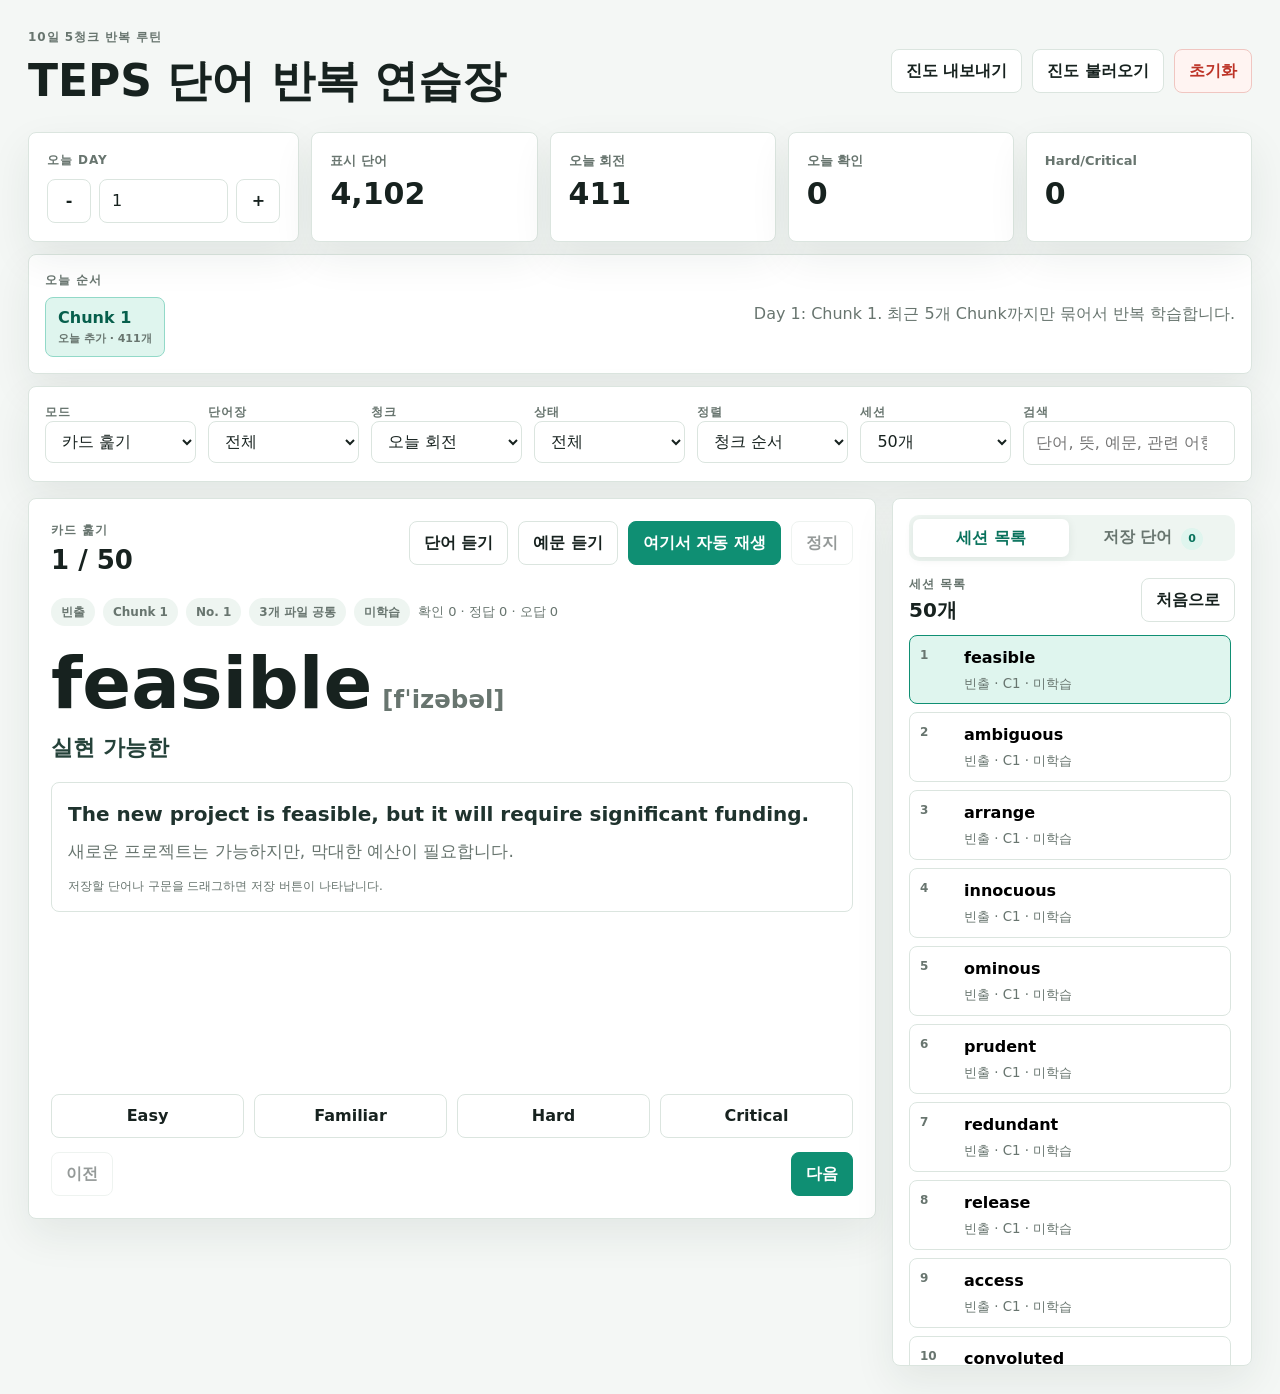
==== index.html @ 1eaa4067 "Add Oxford 5000 and AWL word lists" ====
<!doctype html>
<html lang="ko">
  <head>
    <meta charset="utf-8">
    <meta name="viewport" content="width=device-width, initial-scale=1">
    <title>TEPS 단어 반복 연습장</title>
    <link rel="stylesheet" href="src/styles.css?v=20260723-saved-example-words">
  </head>
  <body>
    <div class="shell">
      <header class="topbar">
        <div>
          <p class="eyebrow">10일 5청크 반복 루틴</p>
          <h1>TEPS 단어 반복 연습장</h1>
        </div>
        <div class="top-actions">
          <button type="button" class="ghost-button" id="exportBtn">진도 내보내기</button>
          <label class="ghost-button file-button">
            진도 불러오기
            <input type="file" id="importFile" accept="application/json">
          </label>
          <button type="button" class="danger-button" id="resetBtn">초기화</button>
        </div>
      </header>

      <section class="dashboard" aria-label="학습 현황">
        <div class="day-panel">
          <span class="field-label">오늘 Day</span>
          <div class="day-control">
            <button type="button" id="dayDown" aria-label="이전 날짜">-</button>
            <input type="number" id="dayInput" min="1" value="1">
            <button type="button" id="dayUp" aria-label="다음 날짜">+</button>
          </div>
        </div>
        <div class="metric">
          <span>표시 단어</span>
          <strong id="totalWords">0</strong>
        </div>
        <div class="metric">
          <span>오늘 회전</span>
          <strong id="activeWords">0</strong>
        </div>
        <div class="metric">
          <span>오늘 확인</span>
          <strong id="seenToday">0</strong>
        </div>
        <div class="metric">
          <span>Hard/Critical</span>
          <strong id="hardWords">0</strong>
        </div>
      </section>

      <section class="chunk-plan" aria-label="오늘 청크 순서">
        <div>
          <span class="field-label">오늘 순서</span>
          <div class="chunk-strip" id="chunkStrip"></div>
        </div>
        <p id="planSummary"></p>
      </section>

      <section class="controls" aria-label="학습 설정">
        <label>
          <span class="field-label">모드</span>
          <select id="modeSelect">
            <option value="cards">카드 훑기</option>
            <option value="meaning">뜻 가리기</option>
            <option value="cloze">예문 빈칸</option>
            <option value="typing">한글 뜻 → 영어</option>
            <option value="hard">Hard 압축</option>
          </select>
        </label>
        <label>
          <span class="field-label">단어장</span>
          <select id="sourceSelect">
            <option value="all">전체</option>
            <option value="frequent">빈출</option>
            <option value="oxford5000">Oxford 5000</option>
            <option value="awl">AWL 570</option>
          </select>
        </label>
        <label>
          <span class="field-label">청크</span>
          <select id="chunkSelect">
            <option value="today">오늘 회전</option>
            <option value="focus">오늘 첫 청크</option>
            <option value="1">Chunk 1</option>
            <option value="2">Chunk 2</option>
            <option value="3">Chunk 3</option>
            <option value="4">Chunk 4</option>
            <option value="5">Chunk 5</option>
            <option value="6">Chunk 6</option>
            <option value="7">Chunk 7</option>
            <option value="8">Chunk 8</option>
            <option value="9">Chunk 9</option>
            <option value="10">Chunk 10</option>
            <option value="all">전체</option>
          </select>
        </label>
        <label>
          <span class="field-label">상태</span>
          <select id="statusSelect">
            <option value="all">전체</option>
            <option value="New">미학습</option>
            <option value="Easy">Easy</option>
            <option value="Familiar">Familiar</option>
            <option value="Hard">Hard</option>
            <option value="Critical">Critical</option>
          </select>
        </label>
        <label>
          <span class="field-label">정렬</span>
          <select id="orderSelect">
            <option value="schedule">청크 순서</option>
            <option value="rank">원본 순서</option>
            <option value="hard">어려운 단어 먼저</option>
          </select>
        </label>
        <label>
          <span class="field-label">세션</span>
          <select id="limitSelect">
            <option value="30">30개</option>
            <option value="50">50개</option>
            <option value="100">100개</option>
            <option value="all">전체</option>
          </select>
        </label>
        <label class="search-field">
          <span class="field-label">검색</span>
          <input type="search" id="searchInput" placeholder="단어, 뜻, 예문, 관련 어형">
        </label>
      </section>

      <main class="workspace">
        <article class="trainer" aria-label="단어 연습 카드">
          <div class="trainer-head">
            <div>
              <p class="eyebrow" id="sessionMode">카드 훑기</p>
              <h2 id="positionText">0 / 0</h2>
            </div>
            <div class="sound-actions">
              <button type="button" class="ghost-button" id="speakWordBtn">단어 듣기</button>
              <button type="button" class="ghost-button" id="speakExampleBtn">예문 듣기</button>
              <button type="button" class="primary-button" id="autoPlayBtn">여기서 자동 재생</button>
              <button type="button" class="ghost-button" id="stopAutoPlayBtn" disabled>정지</button>
            </div>
          </div>

          <div class="card-meta" id="cardMeta"></div>
          <div class="card-body" id="cardBody"></div>

          <div class="status-buttons" aria-label="단어 상태 표시">
            <button type="button" data-status="Easy">Easy</button>
            <button type="button" data-status="Familiar">Familiar</button>
            <button type="button" data-status="Hard">Hard</button>
            <button type="button" data-status="Critical">Critical</button>
          </div>

          <div class="nav-row">
            <button type="button" class="ghost-button" id="prevBtn">이전</button>
            <button type="button" class="primary-button" id="nextBtn">다음</button>
          </div>
        </article>

        <aside class="queue-panel" aria-label="세션 및 저장 단어 목록">
          <div class="panel-tabs" role="tablist" aria-label="오른쪽 목록 선택">
            <button type="button" id="panelQueueTab" role="tab" aria-selected="true">
              세션 목록
            </button>
            <button type="button" id="panelSavedTab" role="tab" aria-selected="false">
              저장 단어 <span id="savedWordCountBadge">0</span>
            </button>
          </div>
          <div class="queue-head">
            <div>
              <span class="field-label" id="panelTitle">세션 목록</span>
              <strong id="queueCount">0개</strong>
            </div>
            <button type="button" class="ghost-button" id="restartBtn">처음으로</button>
          </div>
          <div class="queue-list" id="queueList"></div>
        </aside>
      </main>
    </div>

    <button type="button" class="selection-save-popover" id="selectionSavePopover" hidden>
      선택 저장
    </button>

    <script src="src/words-data.js?v=20260723-saved-example-words"></script>
    <script src="src/app.js?v=20260723-saved-example-words"></script>
  </body>
</html>
---- src/styles.css ----
:root {
  color-scheme: light;
  --bg: #f4f7f5;
  --surface: #ffffff;
  --surface-soft: #eef5f1;
  --ink: #17221f;
  --muted: #68756f;
  --line: #dbe5df;
  --accent: #0f8f73;
  --accent-strong: #08725c;
  --accent-soft: #dff5ee;
  --blue: #2764ba;
  --yellow: #9a6b00;
  --red: #bd3327;
  --shadow: 0 16px 40px rgba(28, 45, 38, 0.08);
}

* {
  box-sizing: border-box;
}

body {
  margin: 0;
  background: var(--bg);
  color: var(--ink);
  font-family:
    Inter, ui-sans-serif, system-ui, -apple-system, BlinkMacSystemFont, "Segoe UI", sans-serif;
  line-height: 1.5;
}

button,
input,
select,
textarea {
  font: inherit;
}

button {
  cursor: pointer;
}

button:disabled {
  cursor: not-allowed;
  opacity: 0.45;
}

.shell {
  width: min(1440px, 100%);
  margin: 0 auto;
  padding: 28px;
}

.topbar {
  display: flex;
  align-items: center;
  justify-content: space-between;
  gap: 20px;
  margin-bottom: 18px;
}

.topbar h1 {
  margin: 2px 0 0;
  font-size: clamp(28px, 4vw, 44px);
  letter-spacing: 0;
}

.eyebrow,
.field-label {
  display: block;
  margin: 0;
  color: var(--muted);
  font-size: 12px;
  font-weight: 800;
  letter-spacing: 0.08em;
  text-transform: uppercase;
}

.top-actions,
.sound-actions,
.nav-row,
.answer-row {
  display: flex;
  align-items: center;
  gap: 10px;
  flex-wrap: wrap;
}

.ghost-button,
.primary-button,
.danger-button,
.status-buttons button,
.day-control button {
  min-height: 42px;
  border: 1px solid var(--line);
  border-radius: 8px;
  background: var(--surface);
  color: var(--ink);
  padding: 9px 14px;
  font-weight: 800;
}

.primary-button {
  border-color: var(--accent);
  background: var(--accent);
  color: #fff;
}

.primary-button:hover {
  background: var(--accent-strong);
}

.danger-button {
  border-color: #f0c6c1;
  background: #fff4f2;
  color: var(--red);
}

.file-button {
  position: relative;
  overflow: hidden;
}

.file-button input {
  position: absolute;
  inset: 0;
  opacity: 0;
  pointer-events: none;
}

.dashboard {
  display: grid;
  grid-template-columns: minmax(230px, 1.2fr) repeat(4, minmax(140px, 1fr));
  gap: 12px;
  margin-bottom: 12px;
}

.day-panel,
.metric,
.chunk-plan,
.controls,
.trainer,
.queue-panel {
  border: 1px solid var(--line);
  border-radius: 8px;
  background: var(--surface);
  box-shadow: var(--shadow);
}

.day-panel,
.metric {
  min-height: 96px;
  padding: 18px;
}

.metric span {
  display: block;
  color: var(--muted);
  font-size: 13px;
  font-weight: 700;
}

.metric strong {
  display: block;
  margin-top: 6px;
  font-size: 30px;
  line-height: 1.1;
}

.day-control {
  display: grid;
  grid-template-columns: 44px minmax(72px, 1fr) 44px;
  gap: 8px;
  margin-top: 10px;
}

.day-control input,
.controls input,
.controls select,
.answer-row input {
  width: 100%;
  min-height: 42px;
  border: 1px solid var(--line);
  border-radius: 8px;
  background: #fff;
  color: var(--ink);
  padding: 9px 12px;
}

.chunk-plan {
  display: flex;
  justify-content: space-between;
  gap: 20px;
  padding: 16px;
  margin-bottom: 12px;
}

.chunk-plan > div {
  min-width: min(100%, 560px);
}

.chunk-plan p {
  align-self: center;
  max-width: 560px;
  margin: 0;
  color: var(--muted);
}

.chunk-strip {
  display: flex;
  gap: 8px;
  flex-wrap: wrap;
  margin-top: 8px;
}

.chunk-chip {
  display: inline-flex;
  flex-direction: column;
  gap: 1px;
  border: 1px solid var(--line);
  border-radius: 8px;
  background: var(--surface-soft);
  padding: 8px 12px;
  font-weight: 900;
}

.chunk-chip small {
  color: var(--muted);
  font-size: 11px;
  font-weight: 700;
}

.chunk-chip.is-focus {
  border-color: #92d9c8;
  background: var(--accent-soft);
  color: #075f4c;
}

.controls {
  display: grid;
  grid-template-columns: repeat(6, minmax(130px, 1fr)) minmax(200px, 1.4fr);
  gap: 12px;
  padding: 16px;
  margin-bottom: 16px;
}

.controls label {
  min-width: 0;
}

.workspace {
  display: grid;
  grid-template-columns: minmax(0, 1fr) 360px;
  gap: 16px;
  align-items: start;
}

.trainer,
.queue-panel {
  min-width: 0;
}

.trainer {
  padding: 22px;
}

.trainer-head,
.queue-head {
  display: flex;
  align-items: flex-start;
  justify-content: space-between;
  gap: 14px;
  margin-bottom: 16px;
}

.trainer-head h2 {
  margin: 2px 0 0;
  font-size: 26px;
}

.card-meta {
  display: flex;
  align-items: center;
  gap: 8px;
  flex-wrap: wrap;
  min-height: 32px;
  margin-bottom: 18px;
}

.badge,
.status-pill {
  display: inline-flex;
  align-items: center;
  min-height: 28px;
  border-radius: 999px;
  padding: 5px 10px;
  background: var(--surface-soft);
  color: var(--muted);
  font-size: 12px;
  font-weight: 850;
}

.status-easy {
  background: #def8e7;
  color: #126034;
}

.status-familiar {
  background: #e4f0ff;
  color: var(--blue);
}

.status-hard {
  background: #fff1cf;
  color: var(--yellow);
}

.status-critical {
  background: #ffe0dc;
  color: var(--red);
}

.status-new {
  background: var(--surface-soft);
  color: var(--muted);
}

.muted {
  color: var(--muted);
  font-size: 13px;
}

.card-body {
  min-height: 430px;
}

.word-line {
  display: grid;
  gap: 10px;
  margin-bottom: 18px;
}

.word-line h3 {
  margin: 0;
  overflow-wrap: anywhere;
  font-size: clamp(36px, 7vw, 72px);
  line-height: 1.05;
}

.word-heading,
.answer-word {
  display: flex;
  align-items: baseline;
  gap: 10px;
  flex-wrap: wrap;
}

.word-text {
  overflow-wrap: anywhere;
}

.pronunciation {
  color: var(--muted);
  font-size: 0.34em;
  font-weight: 800;
  letter-spacing: 0;
  white-space: nowrap;
}

.answer-word .pronunciation {
  font-size: 0.68em;
}

.word-line.large {
  min-height: 170px;
  align-content: center;
}

.word-line p {
  margin: 0;
  color: #25423a;
  font-size: 22px;
  font-weight: 800;
}

.example-box,
.prompt-block,
.expression-box,
.answer-panel,
.hidden-panel,
.feedback,
.empty-state {
  border: 1px solid var(--line);
  border-radius: 8px;
  padding: 16px;
  background: #fff;
}

.example-box {
  display: grid;
  gap: 10px;
  margin-top: 12px;
}

.example-en {
  margin: 0;
  color: #1f332e;
  font-size: 20px;
  font-weight: 750;
  overflow-wrap: anywhere;
}

.example-ko {
  margin: 0;
  color: var(--muted);
  font-size: 17px;
}

.expression-box {
  display: flex;
  align-items: center;
  gap: 12px;
  flex-wrap: wrap;
  margin-top: 12px;
  background: var(--surface-soft);
}

.expression-box span {
  color: var(--muted);
  font-size: 13px;
  font-weight: 800;
}

.expression-box strong {
  overflow-wrap: anywhere;
}

.hidden-panel {
  display: grid;
  min-height: 110px;
  place-items: center;
  margin-bottom: 14px;
  background: repeating-linear-gradient(
    135deg,
    #f6faf8,
    #f6faf8 12px,
    #edf4f1 12px,
    #edf4f1 24px
  );
  color: var(--muted);
  font-size: 22px;
  font-weight: 900;
}

.answer-panel {
  display: grid;
  gap: 8px;
  margin-bottom: 12px;
  border-color: #a8dece;
  background: var(--accent-soft);
}

.answer-panel strong {
  font-size: 26px;
}

.meaning-prompt {
  margin: 8px 0 0;
  color: #1f332e;
  font-size: 26px;
  font-weight: 850;
}

.answer-row {
  margin: 12px 0;
}

.answer-row input {
  flex: 1 1 260px;
  font-size: 18px;
}

.feedback {
  display: grid;
  gap: 4px;
  margin-top: 12px;
}

.feedback.correct {
  border-color: #a8dece;
  background: var(--accent-soft);
}

.feedback.wrong {
  border-color: #efb7ad;
  background: #fff2ef;
}

.status-buttons {
  display: grid;
  grid-template-columns: repeat(4, 1fr);
  gap: 10px;
  margin-top: 18px;
}

.status-buttons button.is-active {
  border-color: var(--accent);
  box-shadow: inset 0 0 0 2px var(--accent);
}

.nav-row {
  justify-content: space-between;
  margin-top: 14px;
}

.queue-panel {
  position: sticky;
  top: 16px;
  max-height: calc(100vh - 32px);
  padding: 16px;
  overflow: hidden;
}

.panel-tabs {
  display: grid;
  grid-template-columns: 1fr 1fr;
  gap: 6px;
  margin-bottom: 14px;
  padding: 4px;
  border-radius: 10px;
  background: var(--surface-soft);
}

.panel-tabs button {
  min-height: 38px;
  border: 0;
  border-radius: 7px;
  background: transparent;
  color: var(--muted);
  font-weight: 850;
}

.panel-tabs button[aria-selected="true"] {
  background: #fff;
  color: var(--accent-strong);
  box-shadow: 0 2px 10px rgba(28, 45, 38, 0.08);
}

.panel-tabs span {
  display: inline-grid;
  min-width: 22px;
  min-height: 22px;
  place-items: center;
  margin-left: 3px;
  border-radius: 999px;
  background: var(--accent-soft);
  color: var(--accent-strong);
  font-size: 11px;
}

.queue-head {
  align-items: center;
  margin-bottom: 10px;
}

.queue-head strong {
  display: block;
  margin-top: 2px;
  font-size: 20px;
}

.queue-list {
  display: grid;
  gap: 8px;
  max-height: calc(100vh - 150px);
  overflow: auto;
  padding-right: 4px;
}

.queue-item {
  display: grid;
  grid-template-columns: 36px minmax(0, 1fr);
  gap: 4px 8px;
  width: 100%;
  border: 1px solid var(--line);
  border-radius: 8px;
  background: #fff;
  padding: 10px;
  text-align: left;
}

.queue-item span {
  grid-row: span 2;
  color: var(--muted);
  font-size: 12px;
  font-weight: 900;
}

.queue-item strong,
.queue-item small {
  overflow: hidden;
  text-overflow: ellipsis;
  white-space: nowrap;
}

.queue-item small {
  color: var(--muted);
}

.queue-item.is-active {
  border-color: var(--accent);
  background: var(--accent-soft);
}

.queue-empty,
.queue-more {
  margin: 8px 0;
}

.selection-hint {
  margin: 2px 0 0;
  color: var(--muted);
  font-size: 12px;
}

.save-source::selection {
  background: #a8dece;
  color: var(--ink);
}

.selection-save-popover {
  position: fixed;
  z-index: 50;
  min-height: 38px;
  border: 1px solid var(--accent);
  border-radius: 8px;
  background: var(--accent);
  color: #fff;
  padding: 8px 12px;
  box-shadow: 0 10px 28px rgba(15, 143, 115, 0.28);
  font-size: 13px;
  font-weight: 850;
}

.selection-save-popover[hidden] {
  display: none;
}

.saved-empty {
  display: grid;
  gap: 6px;
  min-height: 180px;
  place-items: center;
  align-content: center;
  padding: 20px;
  border: 1px dashed var(--line);
  border-radius: 8px;
  color: var(--muted);
  text-align: center;
}

.saved-empty p {
  margin: 0;
  font-size: 13px;
}

.saved-word-card {
  display: grid;
  gap: 8px;
  border: 1px solid var(--line);
  border-radius: 8px;
  background: #fff;
  padding: 12px;
}

.saved-word-head,
.saved-word-actions {
  display: flex;
  align-items: center;
  justify-content: space-between;
  gap: 8px;
}

.saved-word-head strong {
  min-width: 0;
  overflow-wrap: anywhere;
  font-size: 18px;
}

.saved-word-head button {
  border: 0;
  background: transparent;
  color: var(--red);
  padding: 4px;
  font-size: 12px;
  font-weight: 800;
}

.saved-word-card > small,
.saved-example-ko {
  color: var(--muted);
}

.saved-example,
.saved-example-ko {
  margin: 0;
  font-size: 13px;
}

.saved-example {
  color: #1f332e;
  font-weight: 700;
}

.saved-note {
  width: 100%;
  resize: vertical;
  border: 1px solid var(--line);
  border-radius: 7px;
  background: var(--surface-soft);
  color: var(--ink);
  padding: 8px 10px;
  font-size: 13px;
}

.saved-word-actions {
  justify-content: flex-end;
}

.saved-word-actions .ghost-button {
  min-height: 34px;
  padding: 6px 10px;
  font-size: 12px;
}

.empty-state {
  display: grid;
  min-height: 260px;
  place-items: center;
  text-align: center;
}

.empty-state h3,
.empty-state p {
  margin: 0;
}

@media (max-width: 1100px) {
  .dashboard {
    grid-template-columns: repeat(2, minmax(0, 1fr));
  }

  .controls {
    grid-template-columns: repeat(3, minmax(0, 1fr));
  }

  .workspace {
    grid-template-columns: 1fr;
  }

  .queue-panel {
    position: static;
    max-height: none;
  }

  .queue-list {
    max-height: 360px;
  }
}

@media (max-width: 720px) {
  .shell {
    padding: 16px;
  }

  .topbar,
  .chunk-plan,
  .trainer-head {
    align-items: stretch;
    flex-direction: column;
  }

  .top-actions,
  .sound-actions,
  .nav-row {
    width: 100%;
  }

  .top-actions > *,
  .sound-actions > *,
  .nav-row > * {
    flex: 1;
  }

  .dashboard,
  .controls {
    grid-template-columns: 1fr;
  }

  .trainer {
    padding: 16px;
  }

  .status-buttons {
    grid-template-columns: repeat(2, 1fr);
  }

  .word-line h3 {
    font-size: 42px;
  }

  .card-body {
    min-height: 360px;
  }
}
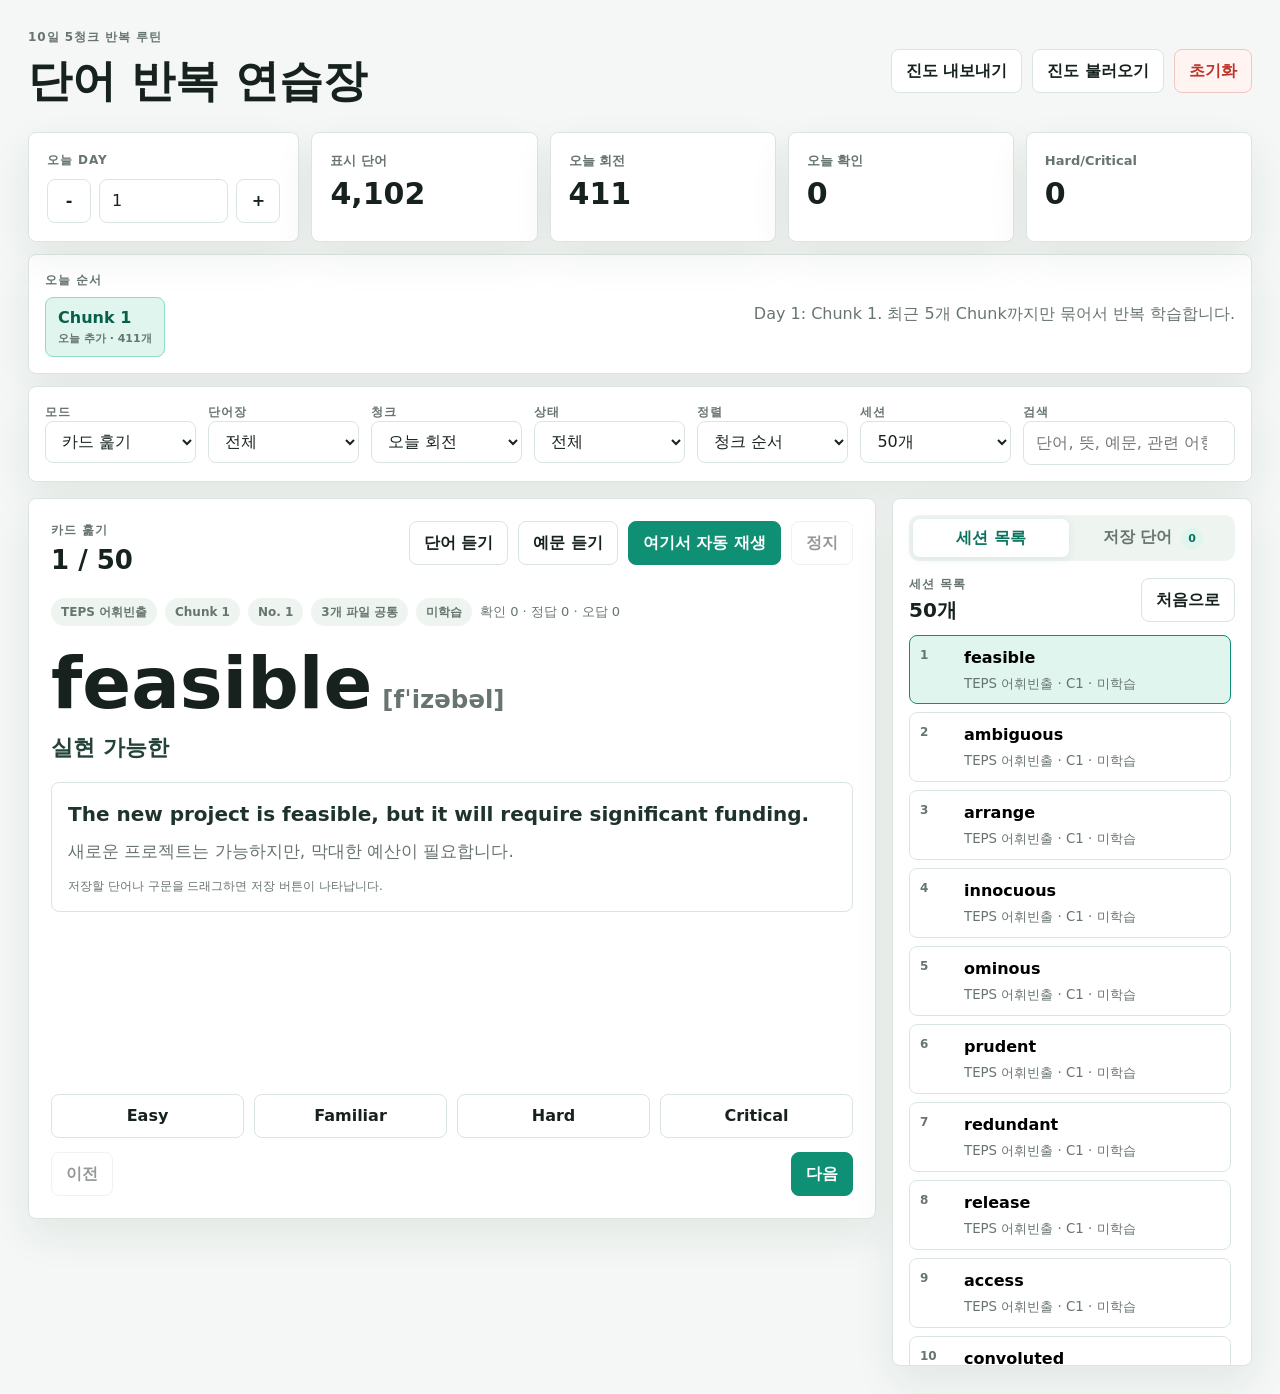
==== commit be4dc13b: "Rename word books and site title" ====
--- a/index.html
+++ b/index.html
@@ -3,7 +3,7 @@
   <head>
     <meta charset="utf-8">
     <meta name="viewport" content="width=device-width, initial-scale=1">
-    <title>TEPS 단어 반복 연습장</title>
+    <title>단어 반복 연습장</title>
     <link rel="stylesheet" href="src/styles.css?v=20260723-saved-example-words">
   </head>
   <body>
@@ -11,7 +11,7 @@
       <header class="topbar">
         <div>
           <p class="eyebrow">10일 5청크 반복 루틴</p>
-          <h1>TEPS 단어 반복 연습장</h1>
+          <h1>단어 반복 연습장</h1>
         </div>
         <div class="top-actions">
           <button type="button" class="ghost-button" id="exportBtn">진도 내보내기</button>
@@ -73,9 +73,9 @@
           <span class="field-label">단어장</span>
           <select id="sourceSelect">
             <option value="all">전체</option>
-            <option value="frequent">빈출</option>
+            <option value="frequent">TEPS 어휘빈출</option>
             <option value="oxford5000">Oxford 5000</option>
-            <option value="awl">AWL 570</option>
+            <option value="awl">AWL570</option>
           </select>
         </label>
         <label>
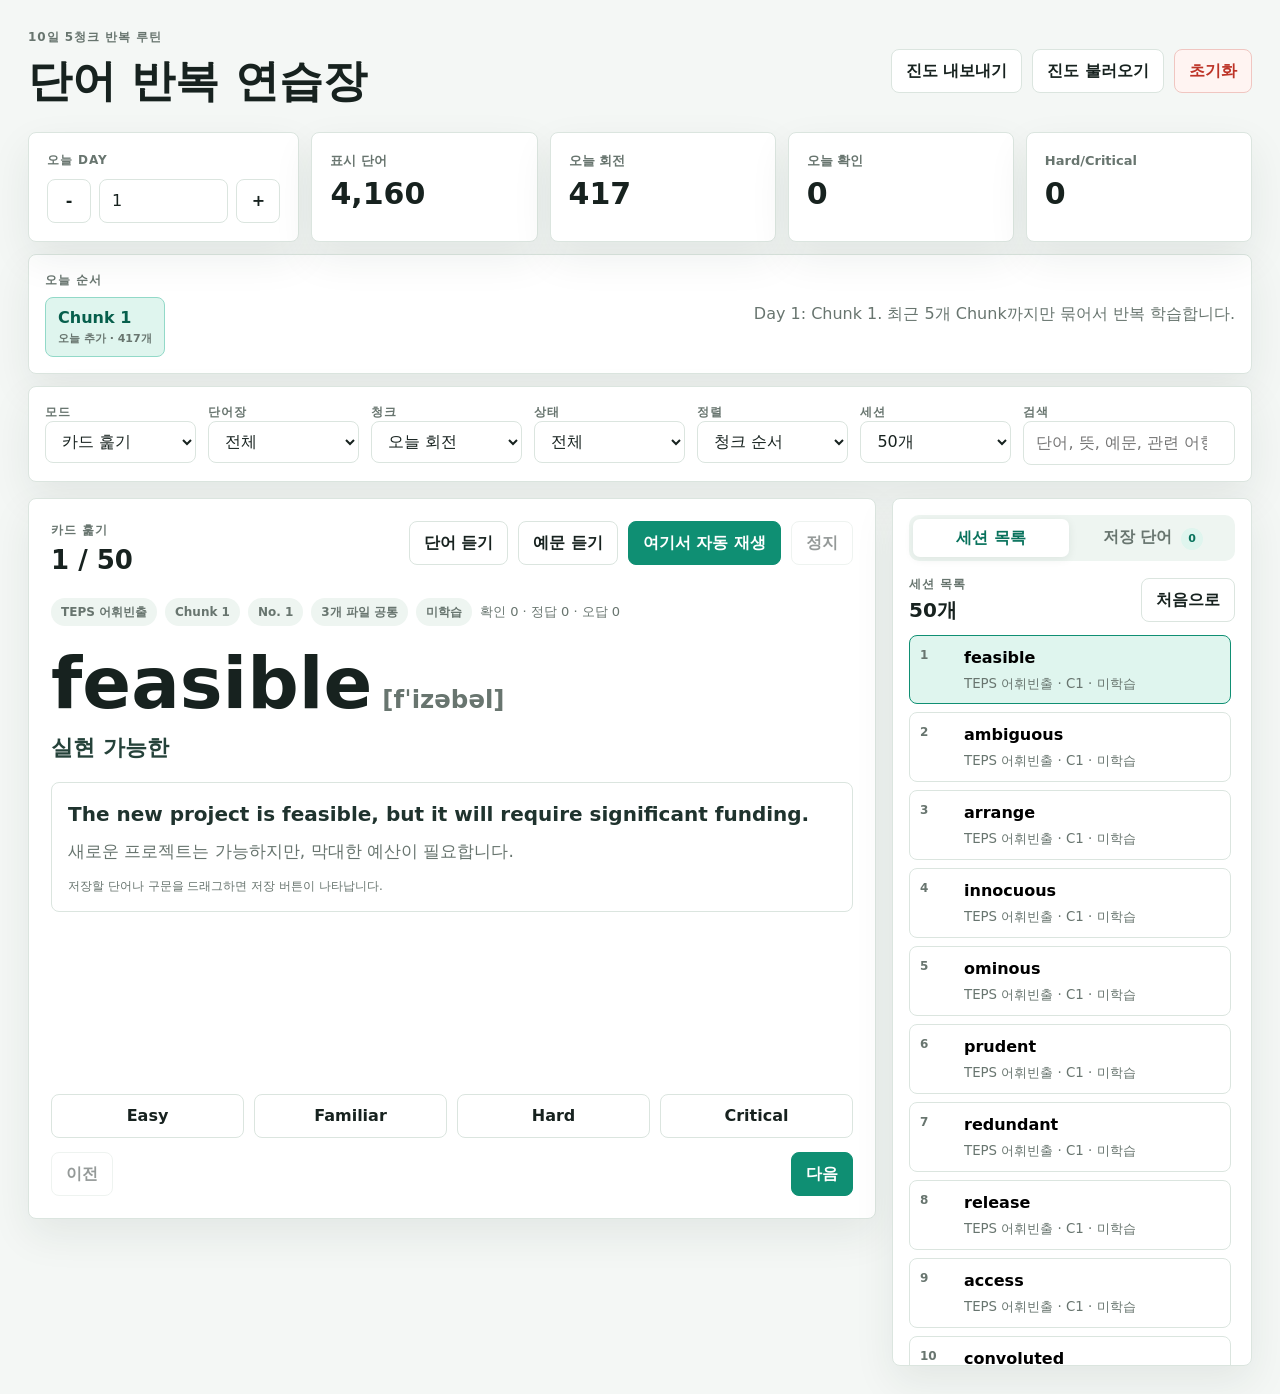
==== commit 670d1f72: "Add TEPS connector word book" ====
--- a/index.html
+++ b/index.html
@@ -4,7 +4,7 @@
     <meta charset="utf-8">
     <meta name="viewport" content="width=device-width, initial-scale=1">
     <title>단어 반복 연습장</title>
-    <link rel="stylesheet" href="src/styles.css?v=20260723-saved-example-words">
+    <link rel="stylesheet" href="src/styles.css?v=20260724-teps-connectors">
   </head>
   <body>
     <div class="shell">
@@ -74,6 +74,7 @@
           <select id="sourceSelect">
             <option value="all">전체</option>
             <option value="frequent">TEPS 어휘빈출</option>
+            <option value="connectors">TEPS 접속사</option>
             <option value="oxford5000">Oxford 5000</option>
             <option value="awl">AWL570</option>
           </select>
@@ -186,7 +187,7 @@
       선택 저장
     </button>
 
-    <script src="src/words-data.js?v=20260723-saved-example-words"></script>
-    <script src="src/app.js?v=20260723-saved-example-words"></script>
+    <script src="src/words-data.js?v=20260724-teps-connectors"></script>
+    <script src="src/app.js?v=20260724-teps-connectors"></script>
   </body>
 </html>
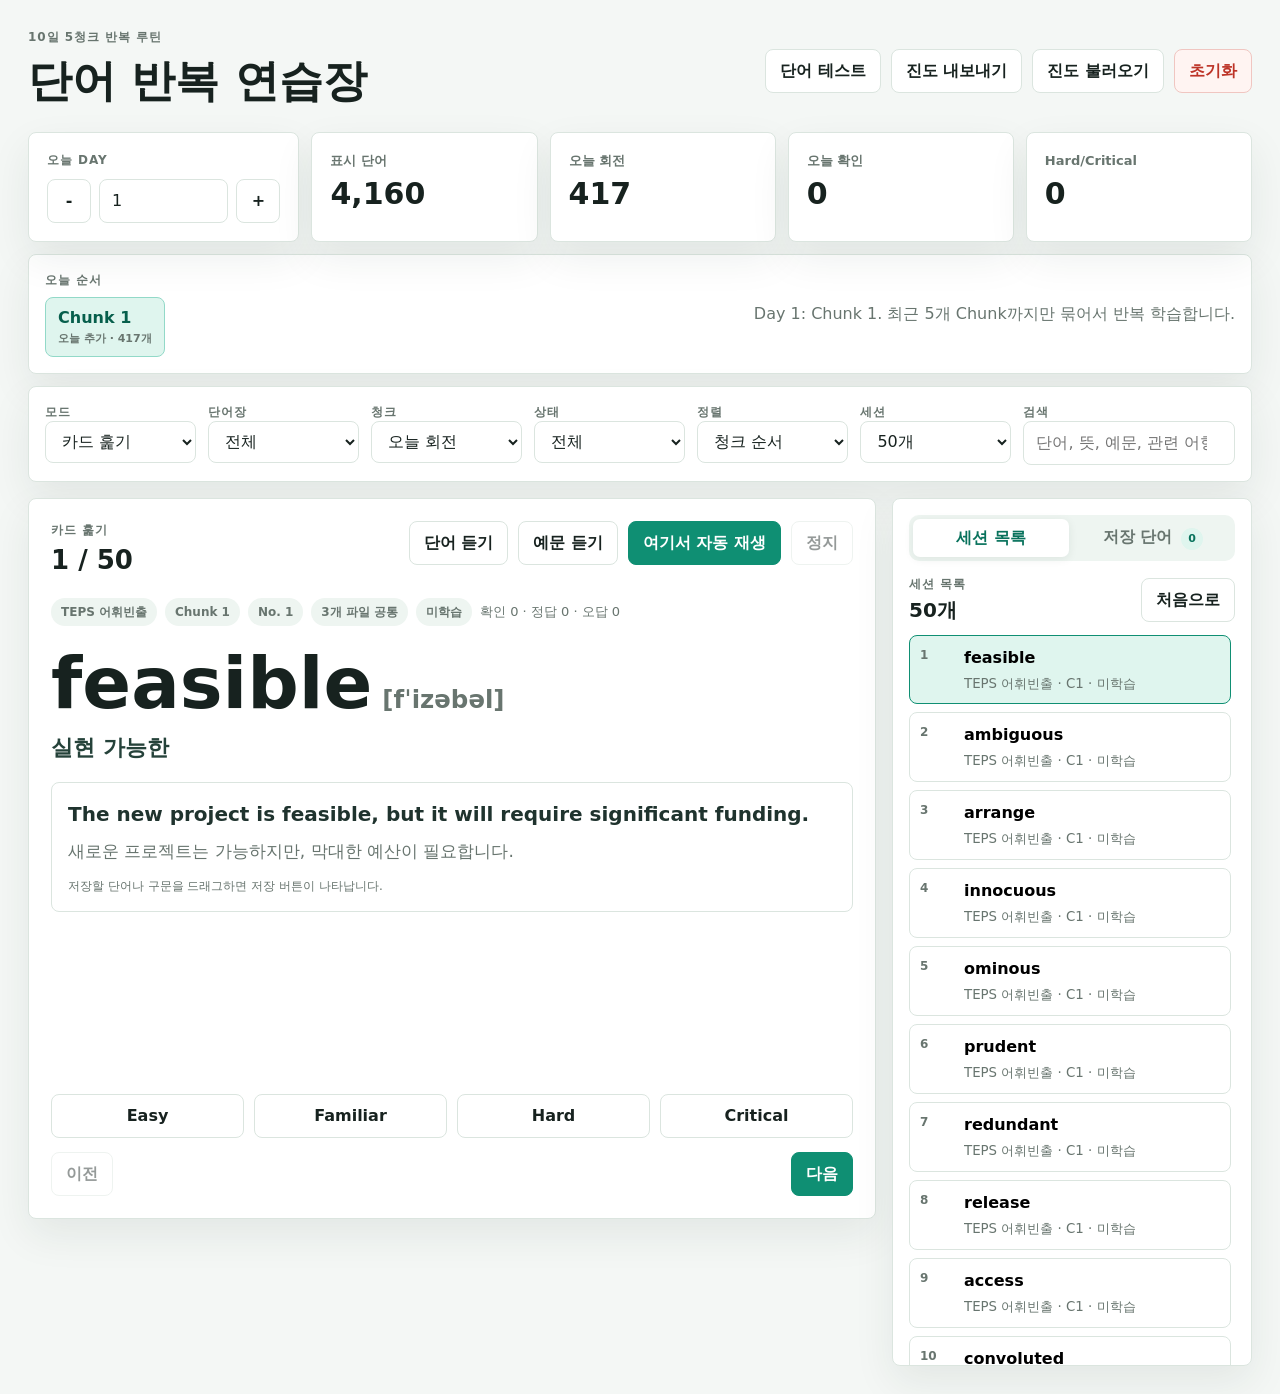
==== commit 9831db6f: "Add vocabulary test page" ====
--- a/index.html
+++ b/index.html
@@ -4,7 +4,7 @@
     <meta charset="utf-8">
     <meta name="viewport" content="width=device-width, initial-scale=1">
     <title>단어 반복 연습장</title>
-    <link rel="stylesheet" href="src/styles.css?v=20260724-teps-connectors">
+    <link rel="stylesheet" href="src/styles.css?v=20260724-vocab-test">
   </head>
   <body>
     <div class="shell">
@@ -14,6 +14,7 @@
           <h1>단어 반복 연습장</h1>
         </div>
         <div class="top-actions">
+          <a class="ghost-button page-link" href="test.html">단어 테스트</a>
           <button type="button" class="ghost-button" id="exportBtn">진도 내보내기</button>
           <label class="ghost-button file-button">
             진도 불러오기
@@ -187,7 +188,7 @@
       선택 저장
     </button>
 
-    <script src="src/words-data.js?v=20260724-teps-connectors"></script>
-    <script src="src/app.js?v=20260724-teps-connectors"></script>
+    <script src="src/words-data.js?v=20260724-vocab-test"></script>
+    <script src="src/app.js?v=20260724-vocab-test"></script>
   </body>
 </html>
--- a/src/styles.css
+++ b/src/styles.css
@@ -109,6 +109,13 @@
   background: var(--accent-strong);
 }
 
+.page-link {
+  display: inline-flex;
+  align-items: center;
+  justify-content: center;
+  text-decoration: none;
+}
+
 .danger-button {
   border-color: #f0c6c1;
   background: #fff4f2;
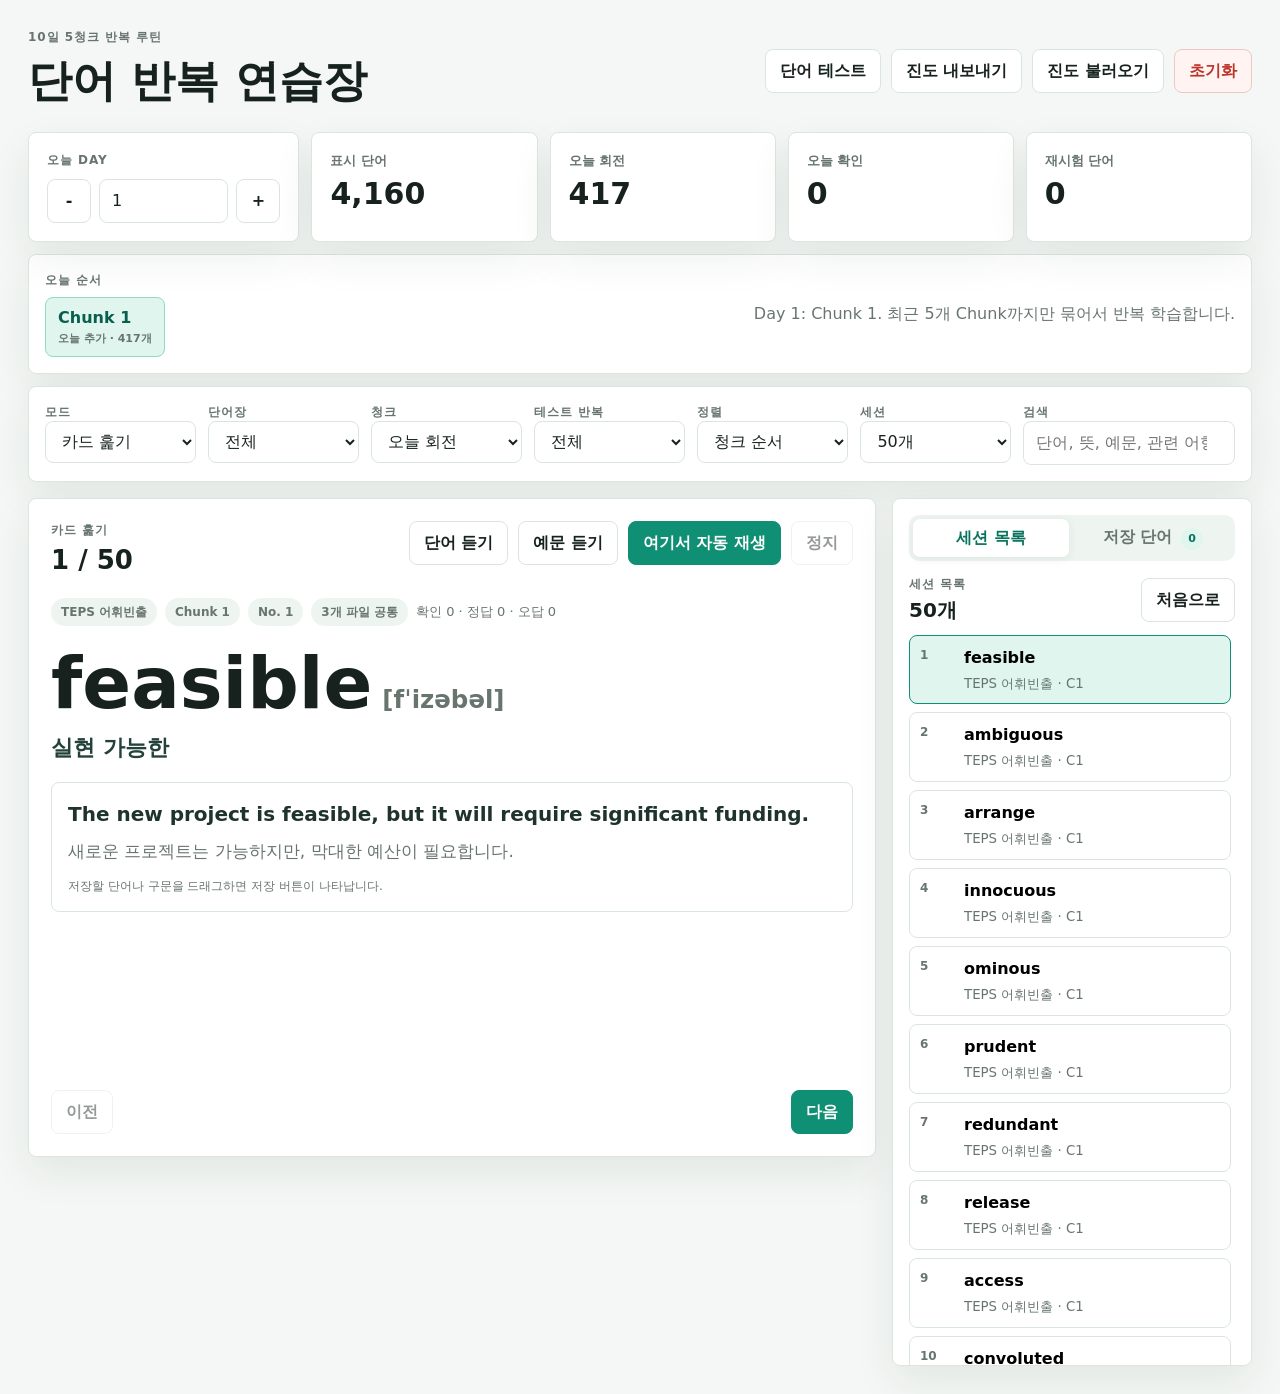
==== commit b739d82d: "Track test retry stages" ====
--- a/index.html
+++ b/index.html
@@ -4,7 +4,7 @@
     <meta charset="utf-8">
     <meta name="viewport" content="width=device-width, initial-scale=1">
     <title>단어 반복 연습장</title>
-    <link rel="stylesheet" href="src/styles.css?v=20260724-vocab-test">
+    <link rel="stylesheet" href="src/styles.css?v=20260724-test-retry-stage">
   </head>
   <body>
     <div class="shell">
@@ -46,8 +46,8 @@
           <strong id="seenToday">0</strong>
         </div>
         <div class="metric">
-          <span>Hard/Critical</span>
-          <strong id="hardWords">0</strong>
+          <span>재시험 단어</span>
+          <strong id="retryWords">0</strong>
         </div>
       </section>
 
@@ -67,7 +67,7 @@
             <option value="meaning">뜻 가리기</option>
             <option value="cloze">예문 빈칸</option>
             <option value="typing">한글 뜻 → 영어</option>
-            <option value="hard">Hard 압축</option>
+            <option value="retry">재시험 단어 집중</option>
           </select>
         </label>
         <label>
@@ -99,14 +99,12 @@
           </select>
         </label>
         <label>
-          <span class="field-label">상태</span>
-          <select id="statusSelect">
+          <span class="field-label">테스트 반복</span>
+          <select id="retryStageSelect">
             <option value="all">전체</option>
-            <option value="New">미학습</option>
-            <option value="Easy">Easy</option>
-            <option value="Familiar">Familiar</option>
-            <option value="Hard">Hard</option>
-            <option value="Critical">Critical</option>
+            <option value="1">1차 이상</option>
+            <option value="2">2차 이상</option>
+            <option value="3">3차 이상</option>
           </select>
         </label>
         <label>
@@ -114,7 +112,7 @@
           <select id="orderSelect">
             <option value="schedule">청크 순서</option>
             <option value="rank">원본 순서</option>
-            <option value="hard">어려운 단어 먼저</option>
+            <option value="retry">높은 차수 먼저</option>
           </select>
         </label>
         <label>
@@ -150,13 +148,6 @@
           <div class="card-meta" id="cardMeta"></div>
           <div class="card-body" id="cardBody"></div>
 
-          <div class="status-buttons" aria-label="단어 상태 표시">
-            <button type="button" data-status="Easy">Easy</button>
-            <button type="button" data-status="Familiar">Familiar</button>
-            <button type="button" data-status="Hard">Hard</button>
-            <button type="button" data-status="Critical">Critical</button>
-          </div>
-
           <div class="nav-row">
             <button type="button" class="ghost-button" id="prevBtn">이전</button>
             <button type="button" class="primary-button" id="nextBtn">다음</button>
@@ -188,7 +179,7 @@
       선택 저장
     </button>
 
-    <script src="src/words-data.js?v=20260724-vocab-test"></script>
-    <script src="src/app.js?v=20260724-vocab-test"></script>
+    <script src="src/words-data.js?v=20260724-test-retry-stage"></script>
+    <script src="src/app.js?v=20260724-test-retry-stage"></script>
   </body>
 </html>
--- a/src/styles.css
+++ b/src/styles.css
@@ -88,7 +88,6 @@
 .ghost-button,
 .primary-button,
 .danger-button,
-.status-buttons button,
 .day-control button {
   min-height: 42px;
   border: 1px solid var(--line);
@@ -294,7 +293,7 @@
 }
 
 .badge,
-.status-pill {
+.retry-stage-pill {
   display: inline-flex;
   align-items: center;
   min-height: 28px;
@@ -306,29 +305,19 @@
   font-weight: 850;
 }
 
-.status-easy {
-  background: #def8e7;
-  color: #126034;
-}
-
-.status-familiar {
-  background: #e4f0ff;
-  color: var(--blue);
-}
-
-.status-hard {
+.retry-stage-1 {
   background: #fff1cf;
-  color: var(--yellow);
-}
-
-.status-critical {
+  color: #8a5700;
+}
+
+.retry-stage-2 {
+  background: #ffe7d3;
+  color: #a34510;
+}
+
+.retry-stage-3 {
   background: #ffe0dc;
   color: var(--red);
-}
-
-.status-new {
-  background: var(--surface-soft);
-  color: var(--muted);
 }
 
 .muted {
@@ -502,18 +491,6 @@
   background: #fff2ef;
 }
 
-.status-buttons {
-  display: grid;
-  grid-template-columns: repeat(4, 1fr);
-  gap: 10px;
-  margin-top: 18px;
-}
-
-.status-buttons button.is-active {
-  border-color: var(--accent);
-  box-shadow: inset 0 0 0 2px var(--accent);
-}
-
 .nav-row {
   justify-content: space-between;
   margin-top: 14px;
@@ -595,7 +572,7 @@
   text-align: left;
 }
 
-.queue-item span {
+.queue-item > .queue-index {
   grid-row: span 2;
   color: var(--muted);
   font-size: 12px;
@@ -603,14 +580,30 @@
 }
 
 .queue-item strong,
-.queue-item small {
+.queue-meta-row small {
   overflow: hidden;
   text-overflow: ellipsis;
   white-space: nowrap;
 }
 
-.queue-item small {
-  color: var(--muted);
+.queue-meta-row {
+  display: flex;
+  align-items: center;
+  gap: 7px;
+  min-width: 0;
+}
+
+.queue-meta-row small {
+  min-width: 0;
+  flex: 1;
+  color: var(--muted);
+}
+
+.queue-retry-stage {
+  flex: 0 0 auto;
+  min-height: 22px;
+  padding: 3px 7px;
+  font-size: 11px;
 }
 
 .queue-item.is-active {
@@ -807,10 +800,6 @@
     padding: 16px;
   }
 
-  .status-buttons {
-    grid-template-columns: repeat(2, 1fr);
-  }
-
   .word-line h3 {
     font-size: 42px;
   }
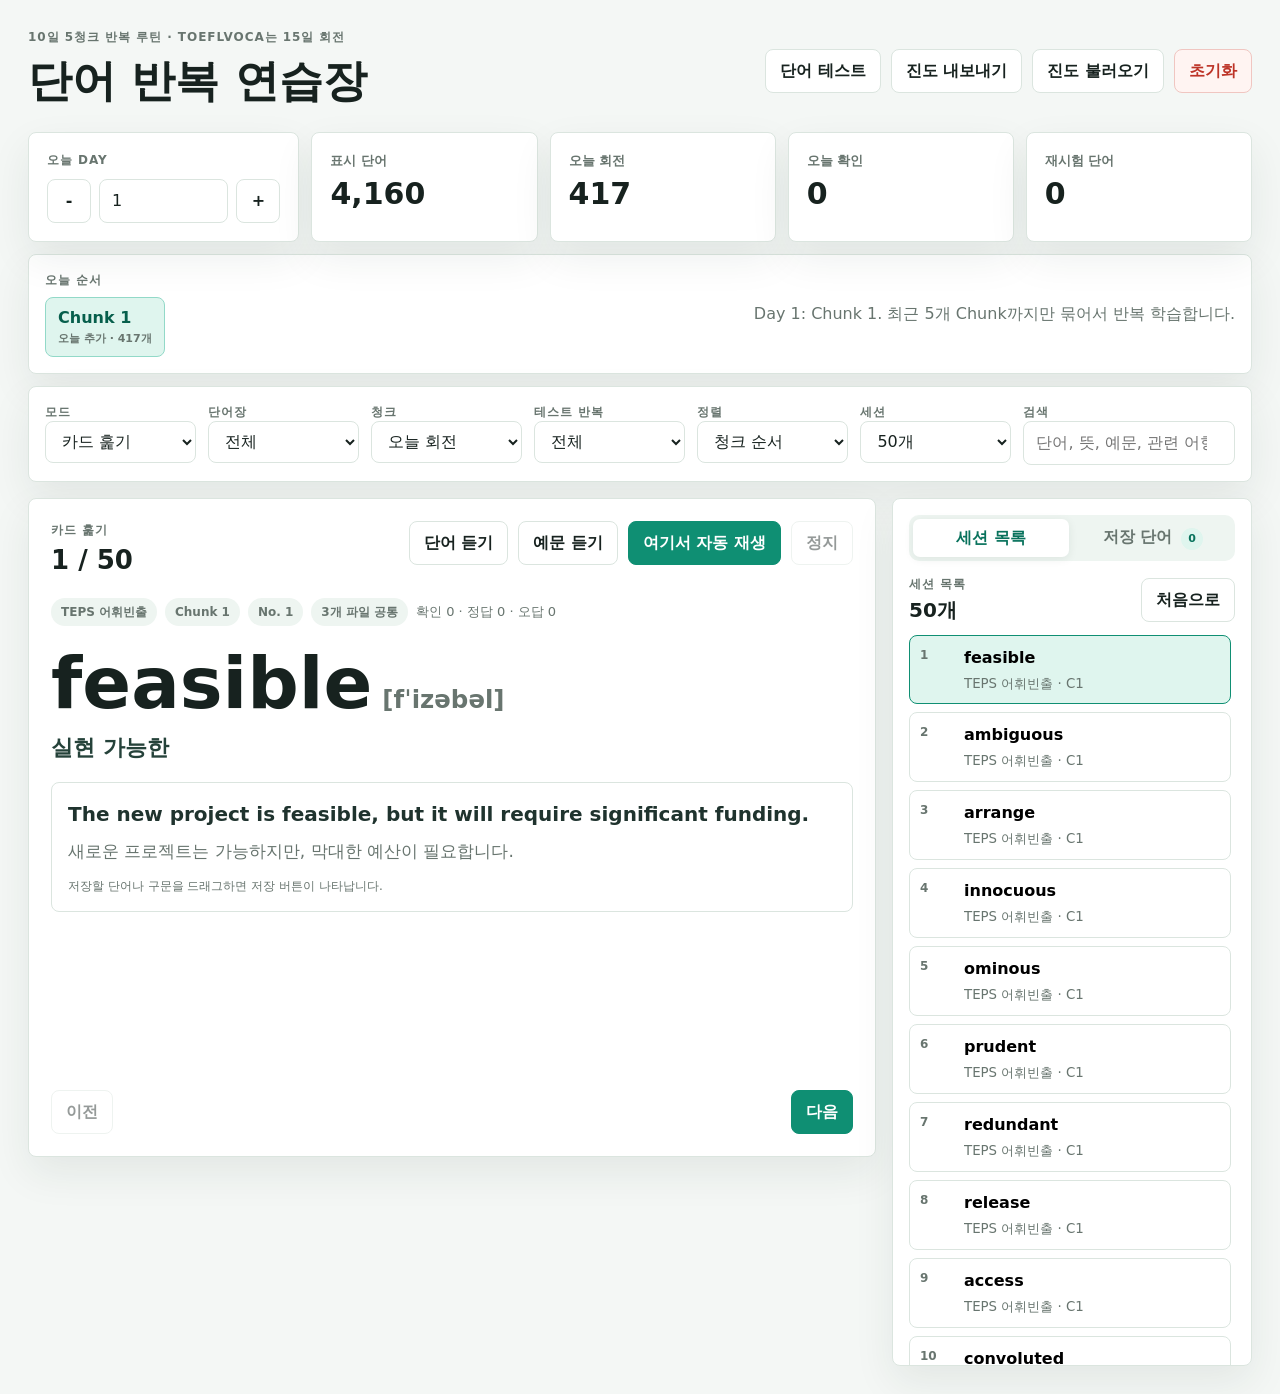
==== commit 760da303: "Add TOEFLVOCA word list with a 15-day chunk cycle Parse the scanned Hackers TOEFL Vocabulary book in" ====
--- a/index.html
+++ b/index.html
@@ -10,7 +10,7 @@
     <div class="shell">
       <header class="topbar">
         <div>
-          <p class="eyebrow">10일 5청크 반복 루틴</p>
+          <p class="eyebrow">10일 5청크 반복 루틴 · TOEFLVOCA는 15일 회전</p>
           <h1>단어 반복 연습장</h1>
         </div>
         <div class="top-actions">
@@ -78,6 +78,7 @@
             <option value="connectors">TEPS 접속사</option>
             <option value="oxford5000">Oxford 5000</option>
             <option value="awl">AWL570</option>
+            <option value="toefl">TOEFLVOCA</option>
           </select>
         </label>
         <label>
@@ -95,6 +96,11 @@
             <option value="8">Chunk 8</option>
             <option value="9">Chunk 9</option>
             <option value="10">Chunk 10</option>
+            <option value="11">Chunk 11</option>
+            <option value="12">Chunk 12</option>
+            <option value="13">Chunk 13</option>
+            <option value="14">Chunk 14</option>
+            <option value="15">Chunk 15</option>
             <option value="all">전체</option>
           </select>
         </label>
@@ -180,6 +186,6 @@
     </button>
 
     <script src="src/words-data.js?v=20260724-test-retry-stage"></script>
-    <script src="src/app.js?v=20260724-test-retry-stage"></script>
+    <script src="src/app.js?v=20260724-test-example-save"></script>
   </body>
 </html>
--- a/src/styles.css
+++ b/src/styles.css
@@ -213,9 +213,23 @@
 
 .chunk-strip {
   display: flex;
+  flex-direction: column;
+  gap: 10px;
+  margin-top: 8px;
+}
+
+.chunk-cycle {
+  display: flex;
   gap: 8px;
   flex-wrap: wrap;
-  margin-top: 8px;
+  align-items: center;
+}
+
+.chunk-cycle-label {
+  flex-basis: 100%;
+  color: var(--muted);
+  font-size: 11px;
+  font-weight: 800;
 }
 
 .chunk-chip {
@@ -428,6 +442,52 @@
 
 .expression-box strong {
   overflow-wrap: anywhere;
+}
+
+.thesaurus-box {
+  display: grid;
+  gap: 10px;
+  border: 1px solid var(--line);
+  border-radius: 8px;
+  padding: 14px 16px;
+  margin-top: 12px;
+  background: var(--surface-soft);
+}
+
+.thesaurus-group {
+  display: grid;
+  grid-template-columns: 52px 1fr;
+  gap: 12px;
+  align-items: baseline;
+}
+
+.thesaurus-group > span {
+  color: var(--muted);
+  font-size: 13px;
+  font-weight: 800;
+}
+
+.thesaurus-group ul {
+  display: grid;
+  gap: 4px;
+  margin: 0;
+  padding: 0;
+  list-style: none;
+}
+
+.thesaurus-group li {
+  display: flex;
+  gap: 8px;
+  align-items: baseline;
+  font-weight: 700;
+  overflow-wrap: anywhere;
+}
+
+.thesaurus-pos {
+  color: var(--muted);
+  font-size: 12px;
+  font-weight: 800;
+  white-space: nowrap;
 }
 
 .hidden-panel {
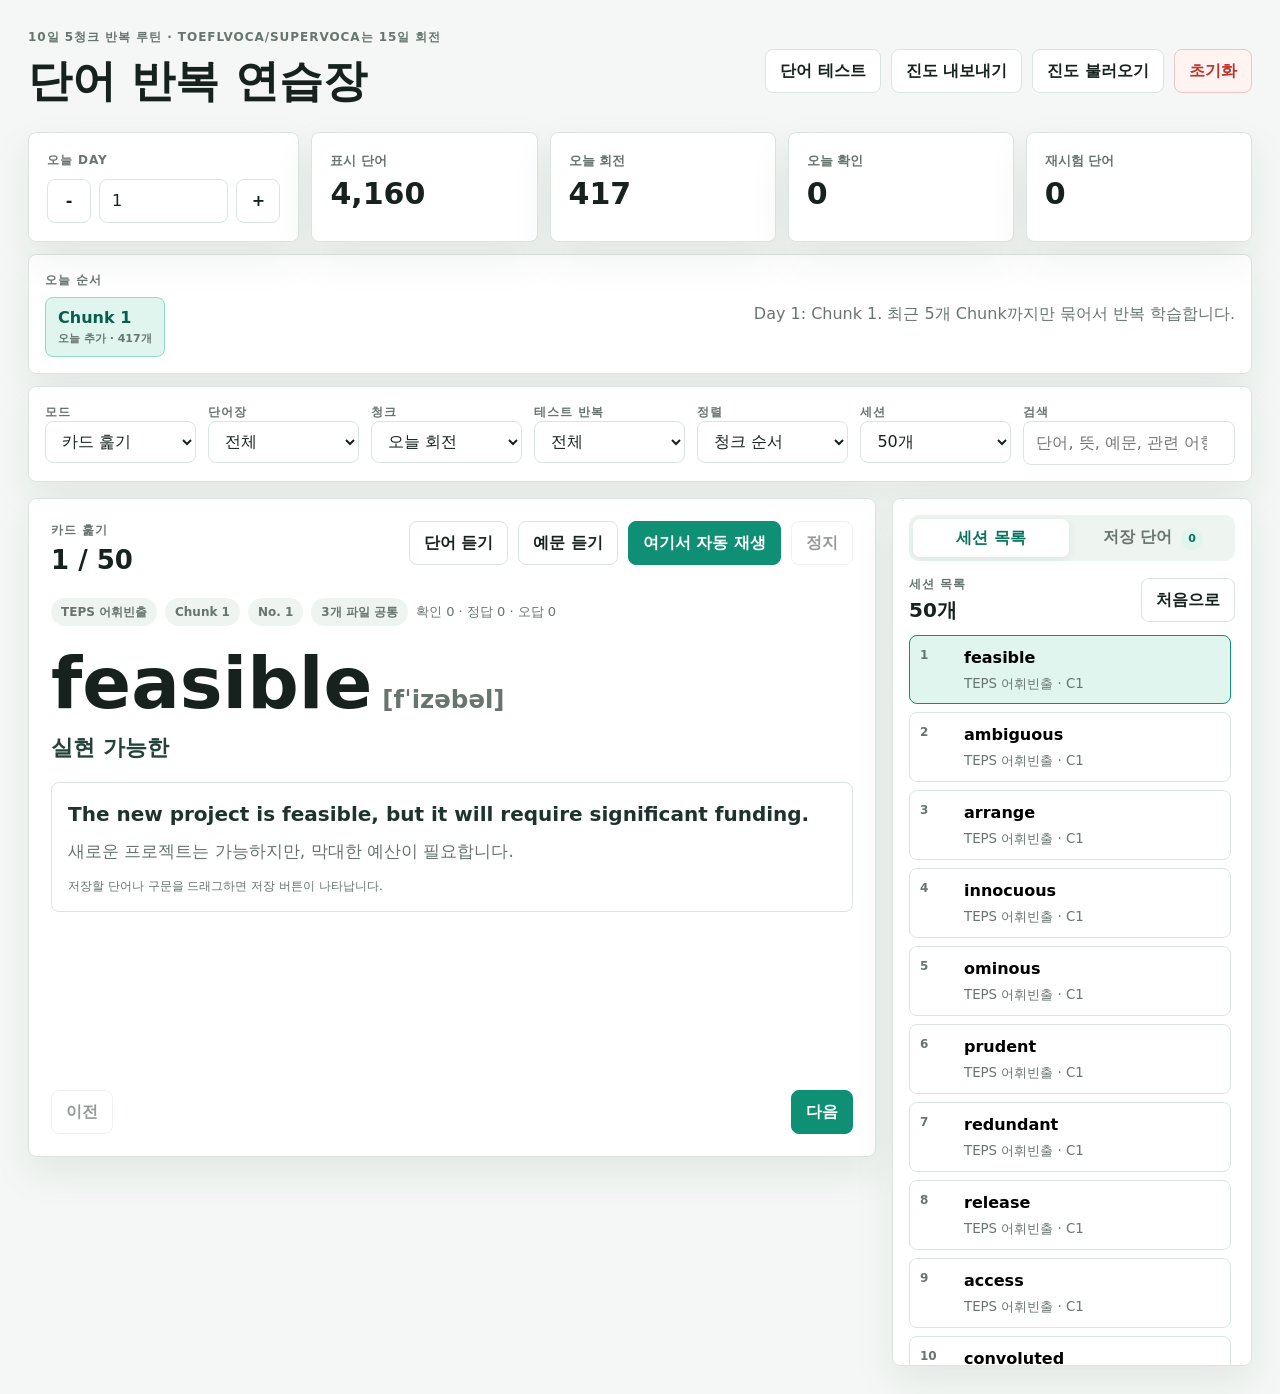
==== commit 15eb8c6e: "Add SUPERVOCA word list with a 15-day chunk cycle Parse the scanned Hackers Super Vocabulary book in" ====
--- a/index.html
+++ b/index.html
@@ -10,7 +10,7 @@
     <div class="shell">
       <header class="topbar">
         <div>
-          <p class="eyebrow">10일 5청크 반복 루틴 · TOEFLVOCA는 15일 회전</p>
+          <p class="eyebrow">10일 5청크 반복 루틴 · TOEFLVOCA/SUPERVOCA는 15일 회전</p>
           <h1>단어 반복 연습장</h1>
         </div>
         <div class="top-actions">
@@ -79,6 +79,7 @@
             <option value="oxford5000">Oxford 5000</option>
             <option value="awl">AWL570</option>
             <option value="toefl">TOEFLVOCA</option>
+            <option value="supervoca">SUPERVOCA</option>
           </select>
         </label>
         <label>
--- a/src/styles.css
+++ b/src/styles.css
@@ -444,6 +444,29 @@
   overflow-wrap: anywhere;
 }
 
+.definition-box {
+  display: grid;
+  grid-template-columns: 52px 1fr;
+  gap: 12px;
+  align-items: baseline;
+  border: 1px solid var(--line);
+  border-radius: 8px;
+  padding: 12px 16px;
+  margin-top: 12px;
+  background: var(--surface-soft);
+}
+
+.definition-box span {
+  color: var(--muted);
+  font-size: 13px;
+  font-weight: 800;
+}
+
+.definition-box strong {
+  font-weight: 700;
+  overflow-wrap: anywhere;
+}
+
 .thesaurus-box {
   display: grid;
   gap: 10px;
